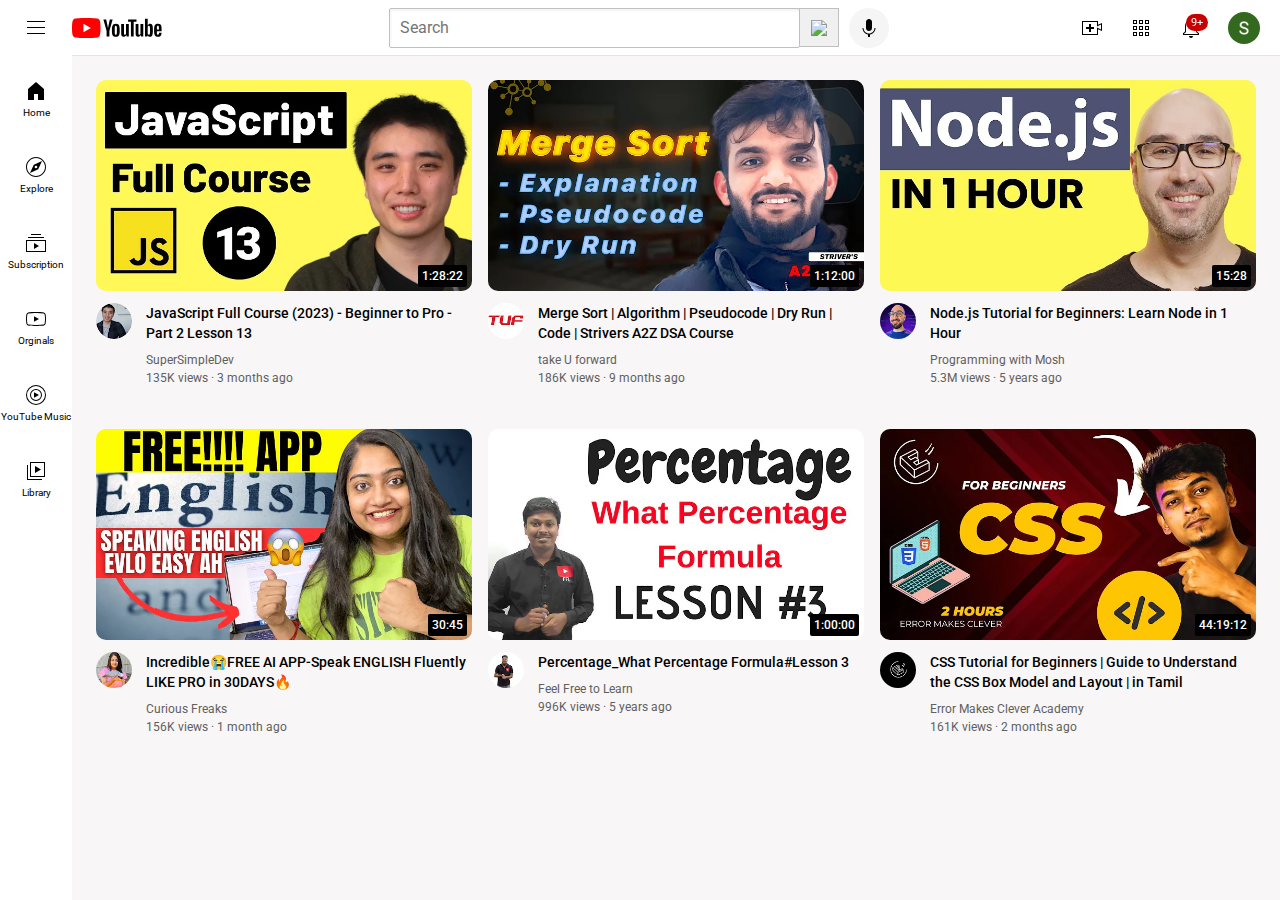
==== index.html @ ca59d190 "Update and rename Youtune_final.html to index.html" ====
<!DOCTYPE html>
<html>
    <head>
        <link rel="preconnect" href="https://fonts.googleapis.com">
        <link rel="preconnect" href="https://fonts.gstatic.com" crossorigin>
        <link href="https://fonts.googleapis.com/css2?family=Roboto:wght@100;300;400;500;700&display=swap" rel="stylesheet"><title>Youtube.com</title>
    <link rel="stylesheet" href="css/genral.css">
    <link rel="stylesheet" href="css/header.css">
    <link rel="stylesheet" href="css/video.css">
    <link rel="stylesheet" href="css/sidebar.css">
    
    </head>
    <body>
        <div class="header"> 
            <div class="left-section">
               <img class="hamburger" src="icons/hamburger.svg">
               <img class="logo" src="icons/youtube-logo.svg">
            </div>
            <div class="middle-section">
                <input class="search-bar" type="text" placeholder="Search">
                <button class="search-button">
                    <img class="search-icon" src="icons/search.svg">
                    <div class="tooltip">Search</div>
                </button>
                <button class="voice-button">
                    <img class="voice-search" src="icons/voice-search.svg">
                    <div class="tooltip">Search with your voice</div>
                </button>
            </div>
            <div class="right-section">
                <div class="upload-icon-container">
                    <img class="upload-icon" src="icons/upload.svg">
                    <div class="tooltip">create</div>
                </div>
              <div class="youtube-app-icon-container">
                <img class="youtube-app-icon" src="icons/youtube-app.svg">
                <div class="tooltip">YouTube App</div>
              </div>
              
              <div class="notifications-icon-container">
                <img class="notification-icon" src="icons/notification.svg">
                <div class="notification-count">9+</div>
                <div class="tooltip">Notifications</div>
              </div>
              <img class="logo-icon" src="icons/logo.jpg">
            </div>  
        </div>
       <div class="sidebar">
         <div class="sidebar-link">
            <img src="icons/home.svg"><div>Home</div>
         </div>
         <div class="sidebar-link">
            <img src="icons/explore.svg"><div>Explore</div>
         </div>
         <div class="sidebar-link">
            <img src="icons/subscription.svg"><div>Subscription</div>
         </div>
         <div class="sidebar-link">
            <img src="icons/orginals.svg"><div>Orginals</div>
         </div>
         <div class="sidebar-link">
            <img src="icons/youtube-music.svg"><div>YouTube Music</div>
         </div>
         <div class="sidebar-link">
            <img src="icons/library.svg"><div>Library</div>
         </div>

       </div>
       

        <div class="video-grid">
           
            <div class="video-preview">
                <div class="thumbnail-row">
                    <img class="thumbnail" src="Thumbnail/img1.webp">
                    <div class="video-time">1:28:22</div>
                </div>
                <div class="video-info-grid">
                    <div class="channel-picture">
                        <img class="profile-picture" src="Thumbnail/p_1.jpg">
                    </div>
                    <div class="video-info">
                        <p class="title"> JavaScript Full Course (2023) - Beginner to Pro - Part 2 Lesson 13</p> 
                        <p class="channel">SuperSimpleDev</p>
                        <P class="views">135K views &#183; 3 months ago</P>
                    </div>
                </div>
            </div>
            
            <div class="video-preview">
                <div class="thumbnail-row">
                    <img class="thumbnail" src="Thumbnail/img2.webp">
                    <div class="video-time">1:12:00</div>
                </div>
                <div class="video-info-grid">
                    <div class="channel-picture">
                        <img class="profile-picture" src="Thumbnail/logo_2.jpg">
                    </div>
                    <div class="video-info">
                        <p class="title"> Merge Sort | Algorithm | Pseudocode | Dry Run | Code | Strivers A2Z DSA Course</p> 
                        <p class="channel">take U forward</p>
                        <P class="views">186K views &#183; 9 months ago</P>
                    </div>
                </div>
            </div>
        
            <div class="video-preview">
                <div class="thumbnail-row">
                    <img class="thumbnail" src="Thumbnail/img3.webp">
                    <div class="video-time">15:28</div>
                </div>
                <div class="video-info-grid">
                    <div class="channel-picture">
                        <img class="profile-picture" src="Thumbnail/logo_3.jpg">
                    </div>
                    <div class="video-info">
                        <p class="title"> Node.js Tutorial for Beginners: Learn Node in 1 Hour</p> 
                        <p class="channel">Programming with Mosh</p>
                        <P class="views">5.3M views &#183; 5 years ago</P>
                    </div>
                </div>
            </div>
            <div class="video-preview">
                <div class="thumbnail-row">
                    <img class="thumbnail" src="Thumbnail/img5.webp">
                    <div class="video-time">30:45</div>
                </div>
                <div class="video-info-grid">
                    <div class="channel-picture">
                        <img class="profile-picture" src="Thumbnail/logo_5.jpg">
                    </div>
                    <div class="video-info">
                        <p class="title"> Incredible😭FREE AI APP-Speak ENGLISH Fluently LIKE PRO in 30DAYS🔥</p> 
                        <p class="channel">Curious Freaks</p>
                        <P class="views">156K views &#183; 1 month ago</P>
                    </div>
                </div>
            </div>

            <div class="video-preview">
                <div class="thumbnail-row">
                    <img class="thumbnail" src="Thumbnail/img4.webp">
                    <div class="video-time">1:00:00</div>
                </div>
                <div class="video-info-grid">
                    <div class="channel-picture">
                        <img class="profile-picture" src="Thumbnail/logo_4.jpg">
                    </div>
                    <div class="video-info">
                        <p class="title">Percentage_What Percentage Formula#Lesson 3</p> 
                        <p class="channel">Feel Free to Learn</p>
                        <P class="views">996K views &#183; 5 years ago</P>
                    </div>
                </div>
            </div>

            <div class="video-preview">
                <div class="thumbnail-row">
                    <img class="thumbnail" src="Thumbnail/img6.webp">
                    
                    <div class="video-time">44:19:12</div>
                </div>
                <div class="video-info-grid">
                    <div class="channel-picture">
                        <img class="profile-picture" src="Thumbnail/logo_6.jpg">
                    </div>
                    <div class="video-info">
                        <p class="title">CSS Tutorial for Beginners | Guide to Understand the CSS Box Model and Layout | in Tamil</p> 
                        <p class="channel">Error Makes Clever Academy</p>
                        <P class="views">161K views &#183; 2 months ago</P>
                    </div>
                </div>
            </div>
        </div>


    </body>
</html>
---- css/genral.css ----
p{
    margin-top: 0px;
    margin-bottom: 0px;
    font-family: Roboto,Arial;
}
body{
    margin: 0;
    padding-top: 80px;
    padding-left: 96px;
    padding-right: 24px;
    background-color: rgb(248, 246, 246);
}
---- css/header.css ----
.header{
    display: flex;
    flex-direction: row;
    height: 55px;
    justify-content: space-between;
    position: fixed;
    top: 0;
    left: 0;
    right: 0;
    background-color: white;
    border-bottom-width: 1px;
    border-bottom-style: solid;
    border-bottom-color: rgb(228,228,228);
    z-index: 100;
 }
 .left-section{
    
    display: flex;
    align-items: center;
 }
 .hamburger{
    height: 24px;
    margin-left: 24px;
    margin-right: 24px;

 }
 .logo{
    height: 20px;
 }
 .middle-section{
    
    flex: 1;
    margin-left: 70px;
    margin-right: 35px;
    max-width: 500px;
    display: flex;
    flex-direction: row;
    align-items: center;
 }
 .search-bar{
   width: 0;
    flex: 1;
    height: 36px;
    padding-left: 10px;
    font-size: 16px;
    border-width: 1px;
    border-style: solid;
    border-color: rgb(192, 192, 192);
    border-radius: 2px;
    box-shadow: inset 1px 2px 3px rgba(0,0,0,0.05);
 }
 
 .search-bar::placeholder{
    font-family: Roboto,Arial;
    font-size: 16px;
 }
 .Search{
   
    height: 25px;
 }
 .search-button{
   height: 39px;
   width: 40px;
   background-color: rgb(240,240,240);
   border-width: 1px;
   border-style: solid;
   border-color: rgb(192, 192, 192);
   margin-left: -1px;
   margin-right: 10px;   
 }
 .search-button,.voice-button,.upload-icon-container,
 .youtube-app-icon-container,
 .notifications-icon-container{
  position: relative;
  display: flex;
  justify-content: center;
  align-items: center;
 }
 .search-button .tooltip,
 .voice-button .tooltip, .upload-icon-container .tooltip,
 .notifications-icon-container .tooltip,
 .youtube-app-icon-container .tooltip {
  position: absolute;
  background-color: gray;
  color: white;
  padding: 4px 8px 4px 8px;
  border-radius: 2px;
  font-size: 12px;
  bottom: -30px;
  opacity: 0;
  transition: opacity 0.15s;
  pointer-events: none;
  white-space: nowrap;
  font-family: Roboto,Arial;
 }
 .search-button:hover .tooltip,
 .voice-button:hover .tooltip, .upload-icon-container:hover .tooltip,
 .notifications-icon-container:hover .tooltip,
 .youtube-app-icon-container:hover .tooltip{
  opacity: 1;
 }
 
 .voice-button{
   height: 40px;
   width: 40px;
   border-radius: 20px;
   border: none;
   background-color: rgb(245,245,245);
    
 }
 .voice-search{
   height: 24px;

  
}
 .right-section{
   margin-right: 20px;
    width: 180px;
    display: flex;
    align-items: center;
   justify-content: space-between;
   flex-shrink: 0;
 }
 .upload-icon{
   height: 24px;
 }
 .youtube-app-icon{
   height: 24px;
 }
 .notification-icon {
  height: 24px;
}

.notifications-icon-container {
  position: relative;
}

.notification-count {
  position: absolute;
  top: -2px;
  right: -5px;
  background-color: rgb(200, 0, 0);
  color: white;
  font-family: Roboto, Arial;
  font-size: 11px;
  padding-left: 5px;
  padding-right: 5px;
  padding-top: 2px;
  padding-bottom: 2px;
  border-radius: 10px;
}
 .logo-icon{
   height: 32px;
   border-radius: 16px;
 }
---- css/video.css ----
.video-grid{
    display: grid;
    grid-template-columns: 1fr 1fr 1fr;
    column-gap: 16px;
    row-gap: 40px;
}
.thumbnail-row{
    margin-bottom: 8px;
   position: relative;
}
.thumbnail{
    width: 100%;
    border-radius: 10px;
}
.video-info-grid{
    display: grid;
    grid-template-columns: 50px 1fr ;
}
.profile-picture{
    width: 36px;
    border-radius:50px;
}
.title{
    font-size: 14px;
    font-weight: 500;
    line-height: 20px;
    margin-bottom: 10px;
}
.channel,.views{
    font-size:12px;
    color: rgb(96, 96, 96);
    margin-bottom: 4px;
 }
 .video-time{
    font-family: Roboto,Arial;
    font-size: 12px;
    font-weight: 500;
    padding: 4px 4px 4px 4px;
    border-radius: 2px;
    background-color: black;
    color: white;
    position: absolute;
    bottom: 8px;
    right: 5px;
 }
---- css/sidebar.css ----
.sidebar{
    position: fixed;
    left: 0;
    bottom: 0;
    top: 55px;
    background-color: white;
    width: 72px;
    z-index: 200;
    padding-top: 5px;
   }
.sidebar-link{
    display: flex;
    height: 76px;
    justify-content: center;
    align-items: center;
    flex-direction: column;
    cursor: pointer;
}
.sidebar-link:hover{
    background-color: rgb(235,235,235);
}
.sidebar-link img{
    height: 24px;
   margin-bottom: 4px; 
}
.sidebar-link div{
    font-family: Roboto,Arial;
    font-size: 10px;
}
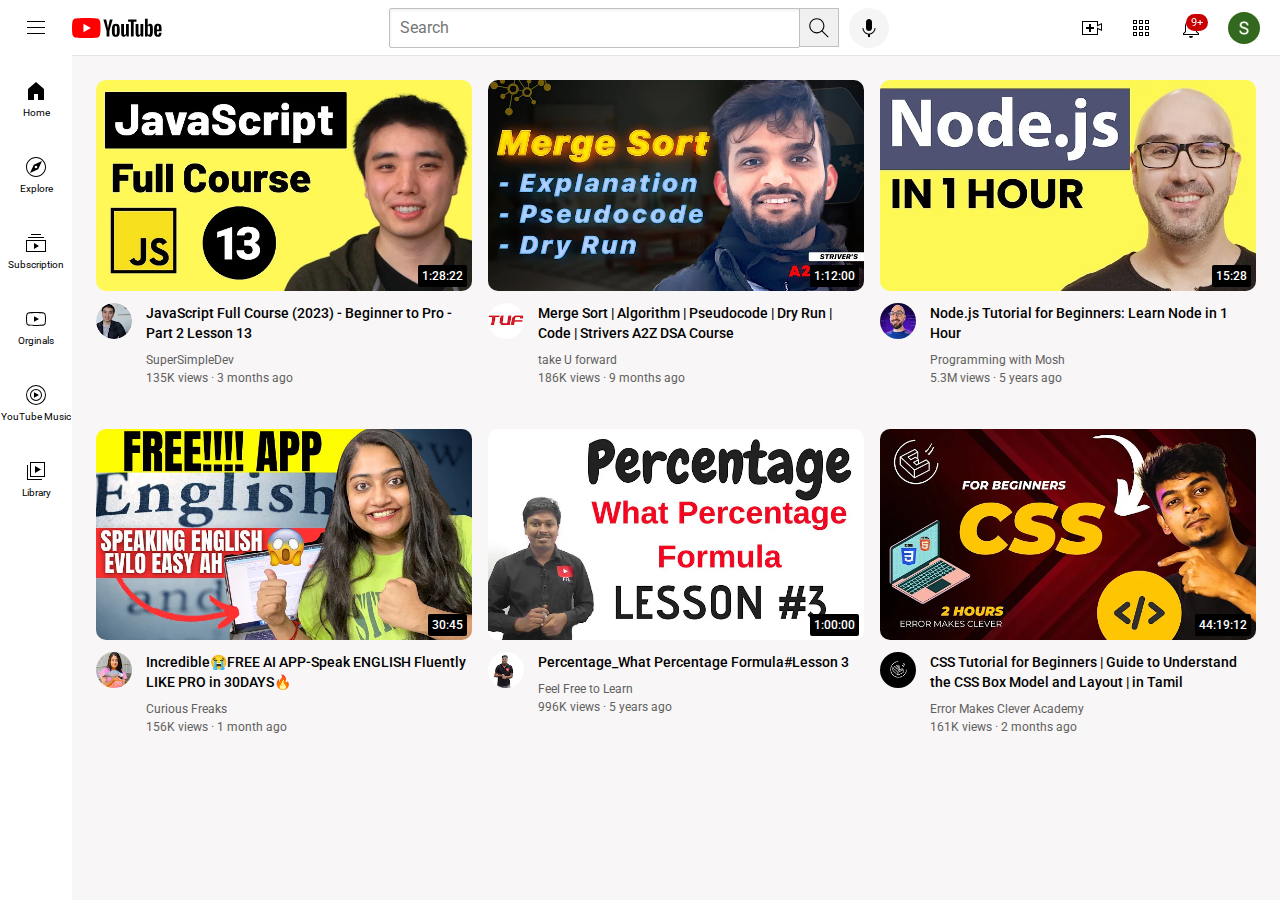
==== commit e5983e53: "Update index.html" ====
--- a/index.html
+++ b/index.html
@@ -19,7 +19,7 @@
             <div class="middle-section">
                 <input class="search-bar" type="text" placeholder="Search">
                 <button class="search-button">
-                    <img class="search-icon" src="icons/search.svg">
+                    <img class="search-icon" src="icons/Search.svg">
                     <div class="tooltip">Search</div>
                 </button>
                 <button class="voice-button">
